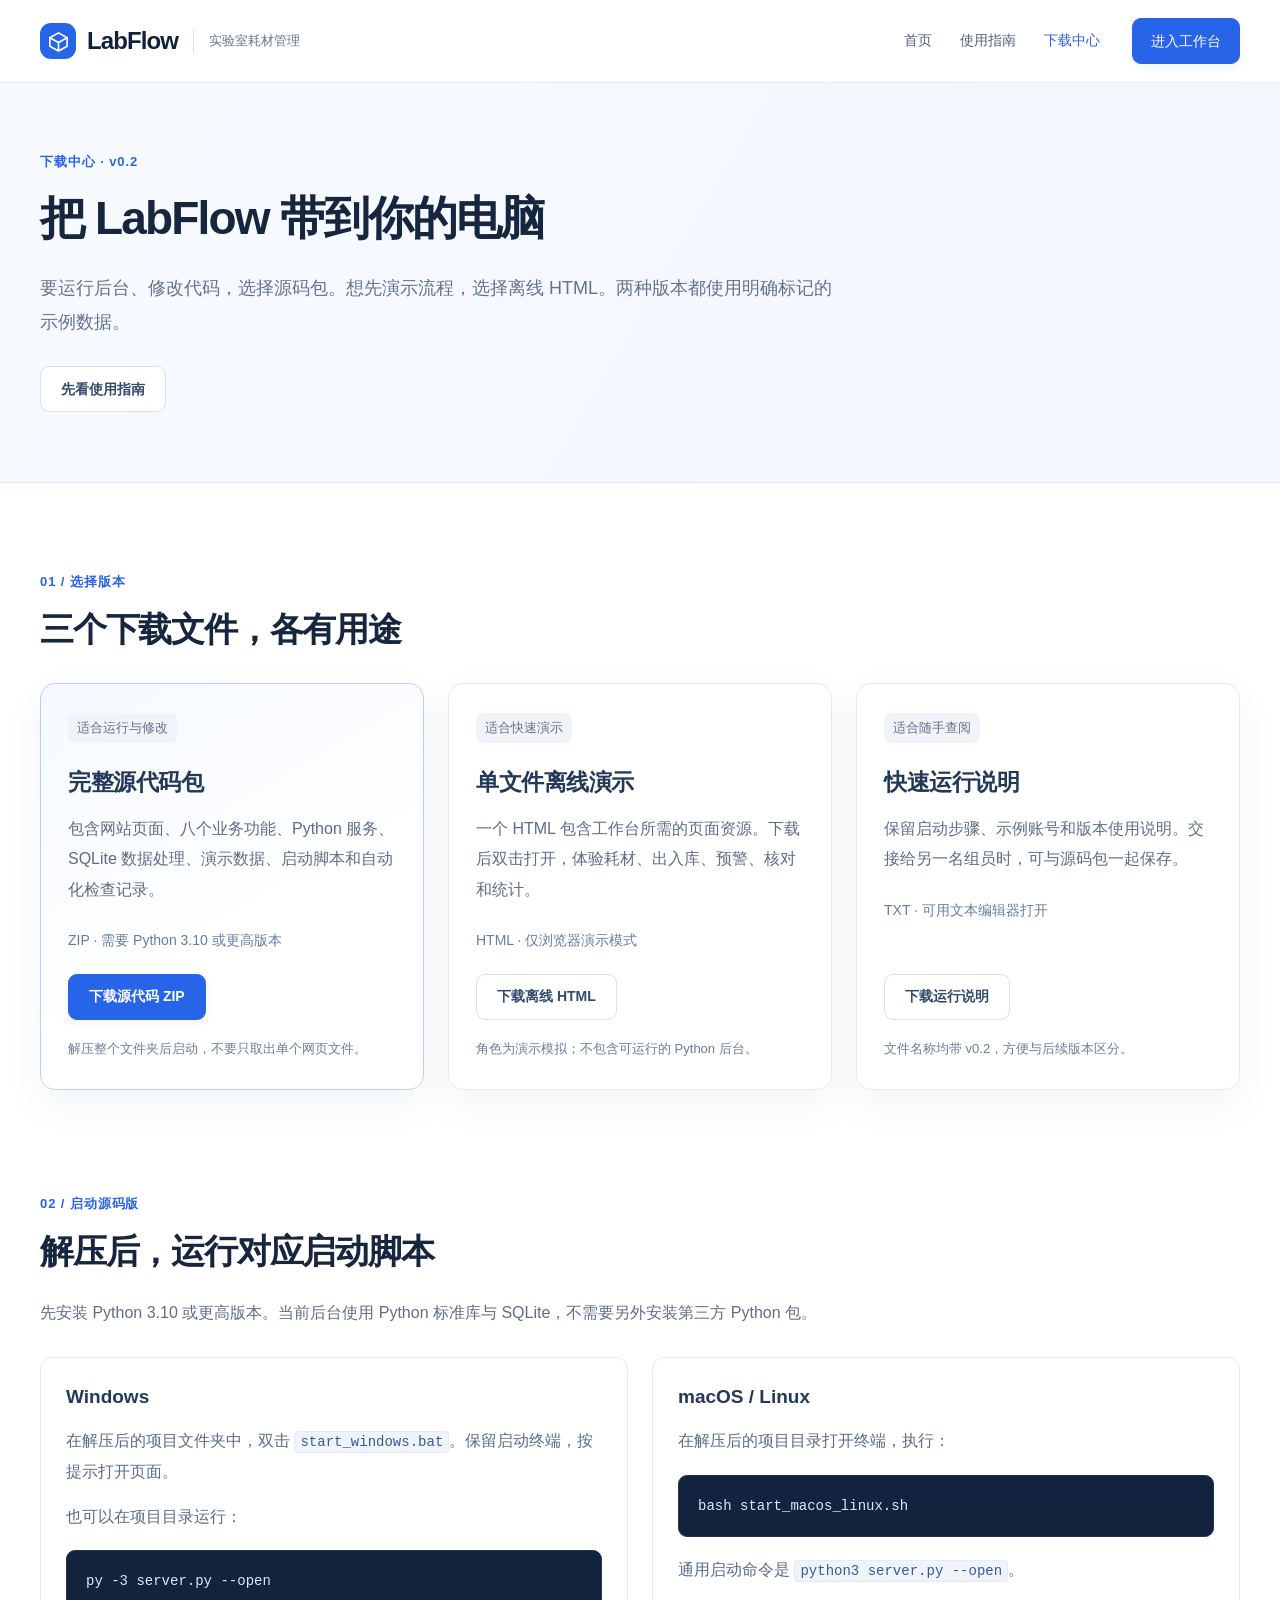
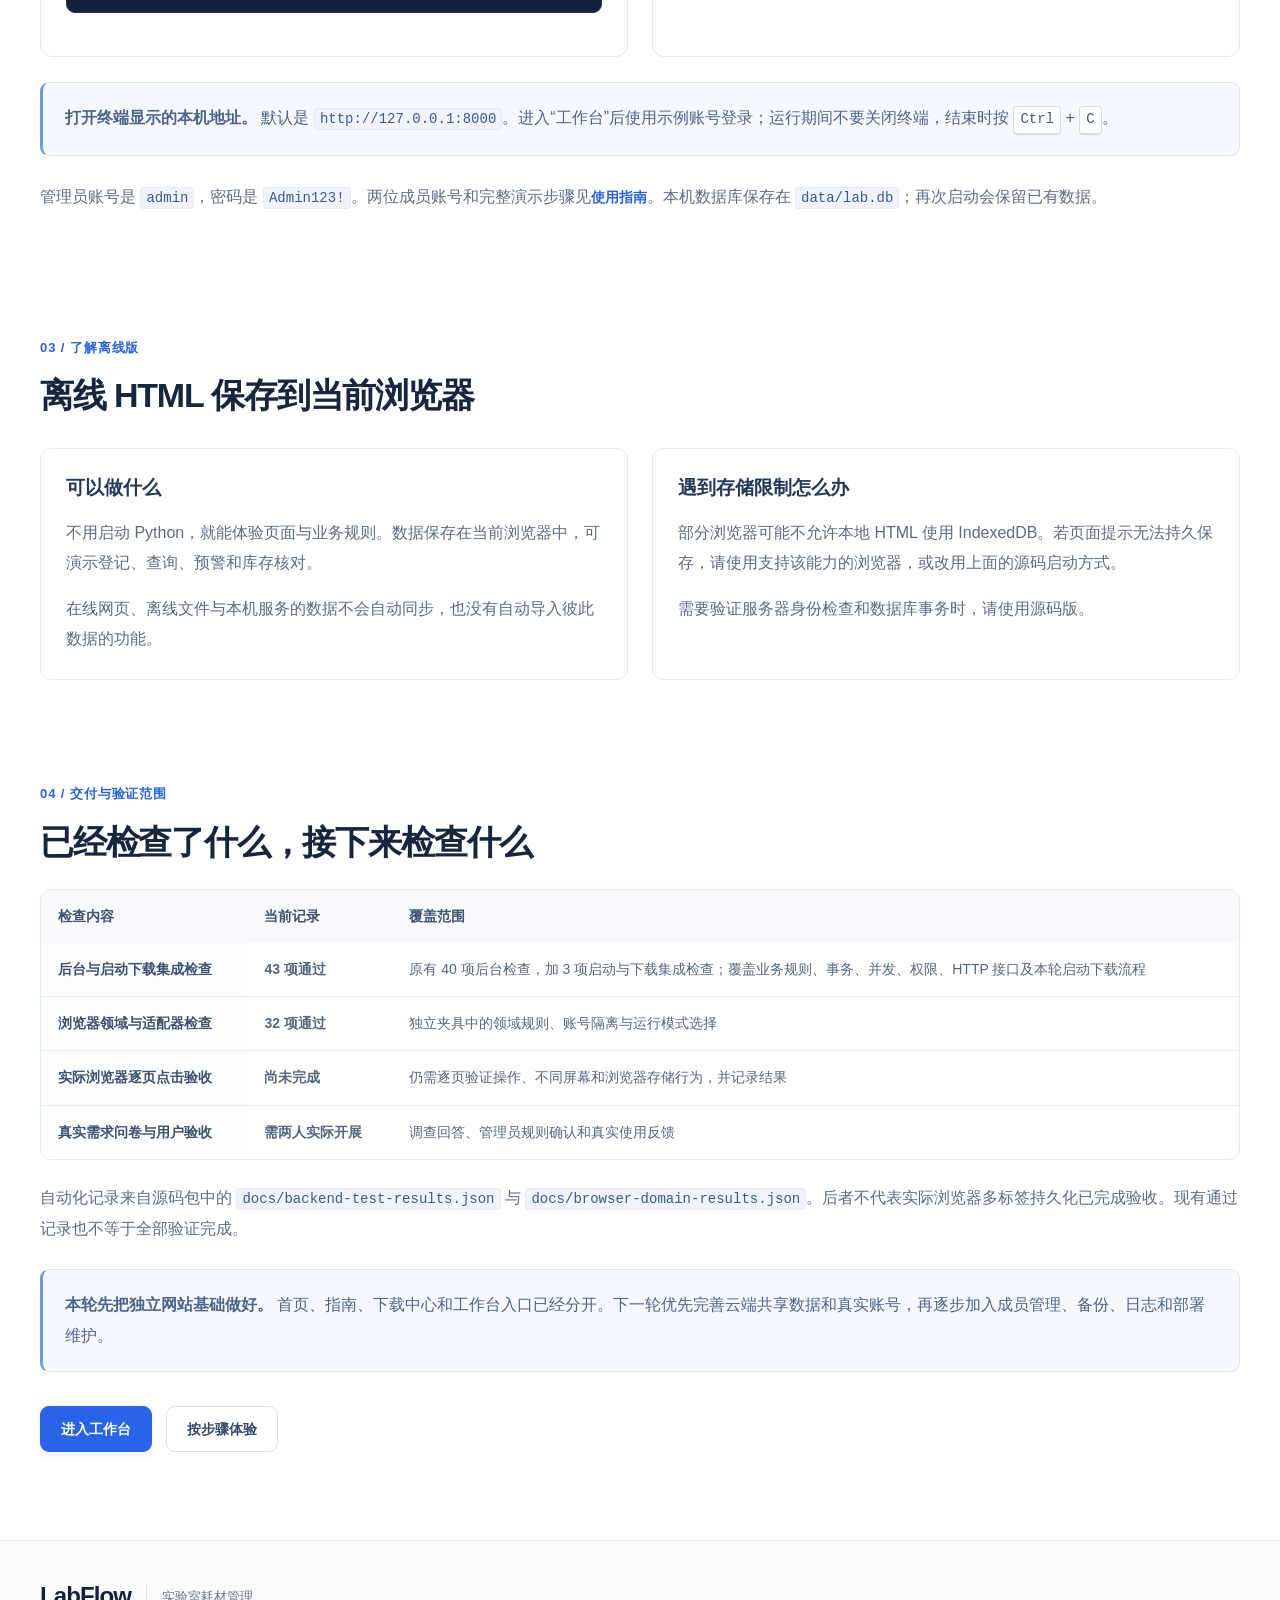
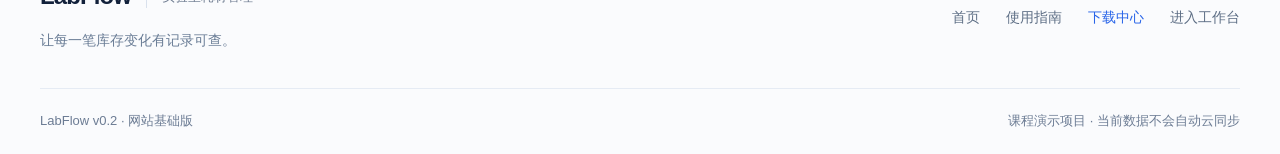
==== web/download.html @ d5433038 "导入 LabFlow 课程项目与 Cloudflare 部署说明 加入首页、八功能工作台、指南和下载中心，保留本地 Python/SQLite 后台、测试与研究资料。 当前在线构建使用浏览器演示数据，" ====
<!doctype html>
<html lang="zh-CN">
<head>
  <meta charset="UTF-8">
  <meta name="viewport" content="width=device-width, initial-scale=1.0">
  <meta name="theme-color" content="#101d35">
  <meta name="description" content="下载 LabFlow v0.2 源代码、单文件离线演示和运行说明，了解启动要求与已执行的自动化检查范围。">
  <title>下载中心 · LabFlow</title>
  <link rel="stylesheet" href="site.css">
  <script src="site.js" defer></script>
</head>
<body data-page="download">
  <a class="skip-link" href="#main-content">跳到主要内容</a>
  <header class="site-header">
    <div class="site-wrap site-header-inner">
      <a class="site-brand" href="index.html" aria-label="LabFlow 首页">
        <span class="brand-mark" aria-hidden="true"><svg viewBox="0 0 24 24" fill="none" stroke="currentColor" stroke-width="1.7" stroke-linecap="round" stroke-linejoin="round"><path d="m12 3 9 5-9 5-9-5 9-5Z"/><path d="M3 8v9l9 5 9-5V8M12 13v9"/></svg></span>
        <span class="brand-wordmark">LabFlow</span><span class="brand-subtitle">实验室耗材管理</span>
      </a>
      <button class="mobile-nav-toggle" type="button" data-menu-toggle aria-controls="site-nav" aria-expanded="false" aria-label="打开导航菜单">菜单</button>
      <nav id="site-nav" class="site-nav" aria-label="主导航">
        <a href="index.html">首页</a><a href="guide.html">使用指南</a><a href="download.html" aria-current="page">下载中心</a><a class="button button-primary nav-cta" href="app.html">进入工作台</a>
      </nav>
    </div>
  </header>

  <main id="main-content">
    <section class="page-hero">
      <div class="site-wrap">
        <p class="eyebrow">下载中心 · v0.2</p>
        <h1 class="page-title">把 LabFlow 带到你的电脑</h1>
        <p class="page-lead">要运行后台、修改代码，选择源码包。想先演示流程，选择离线 HTML。两种版本都使用明确标记的示例数据。</p>
        <a class="button button-secondary" href="guide.html">先看使用指南</a>
      </div>
    </section>

    <section class="section site-wrap" aria-labelledby="files-title">
      <p class="eyebrow">01 / 选择版本</p>
      <h2 id="files-title" class="section-title">三个下载文件，各有用途</h2>
      <div class="grid-3">
        <article class="download-card">
          <span class="tag">适合运行与修改</span>
          <h3 class="card-title">完整源代码包</h3>
          <p>包含网站页面、八个业务功能、Python 服务、SQLite 数据处理、演示数据、启动脚本和自动化检查记录。</p>
          <p class="download-meta">ZIP · 需要 Python 3.10 或更高版本</p>
          <a class="button button-primary" href="downloads/LabFlow_v0.2_source.zip" download>下载源代码 ZIP</a>
          <p class="muted">解压整个文件夹后启动，不要只取出单个网页文件。</p>
        </article>
        <article class="download-card">
          <span class="tag">适合快速演示</span>
          <h3 class="card-title">单文件离线演示</h3>
          <p>一个 HTML 包含工作台所需的页面资源。下载后双击打开，体验耗材、出入库、预警、核对和统计。</p>
          <p class="download-meta">HTML · 仅浏览器演示模式</p>
          <a class="button button-secondary" href="downloads/LabFlow_v0.2_offline.html" download>下载离线 HTML</a>
          <p class="muted">角色为演示模拟；不包含可运行的 Python 后台。</p>
        </article>
        <article class="download-card">
          <span class="tag">适合随手查阅</span>
          <h3 class="card-title">快速运行说明</h3>
          <p>保留启动步骤、示例账号和版本使用说明。交接给另一名组员时，可与源码包一起保存。</p>
          <p class="download-meta">TXT · 可用文本编辑器打开</p>
          <a class="button button-secondary" href="downloads/LabFlow_v0.2_readme.txt" download>下载运行说明</a>
          <p class="muted">文件名称均带 v0.2，方便与后续版本区分。</p>
        </article>
      </div>
    </section>

    <section id="source-start" class="section site-wrap" aria-labelledby="start-title">
      <p class="eyebrow">02 / 启动源码版</p>
      <h2 id="start-title" class="section-title">解压后，运行对应启动脚本</h2>
      <p class="section-copy">先安装 Python 3.10 或更高版本。当前后台使用 Python 标准库与 SQLite，不需要另外安装第三方 Python 包。</p>
      <div class="grid-2">
        <article class="content-card"><h3 class="card-title">Windows</h3><p>在解压后的项目文件夹中，双击 <code>start_windows.bat</code>。保留启动终端，按提示打开页面。</p><p>也可以在项目目录运行：</p><pre class="code-block"><code>py -3 server.py --open</code></pre></article>
        <article class="content-card"><h3 class="card-title">macOS / Linux</h3><p>在解压后的项目目录打开终端，执行：</p><pre class="code-block"><code>bash start_macos_linux.sh</code></pre><p>通用启动命令是 <code>python3 server.py --open</code>。</p></article>
      </div>
      <div class="callout"><strong>打开终端显示的本机地址。</strong> 默认是 <code>http://127.0.0.1:8000</code>。进入“工作台”后使用示例账号登录；运行期间不要关闭终端，结束时按 <kbd>Ctrl</kbd> + <kbd>C</kbd>。</div>
      <p>管理员账号是 <code>admin</code>，密码是 <code>Admin123!</code>。两位成员账号和完整演示步骤见<a href="guide.html#accounts">使用指南</a>。本机数据库保存在 <code>data/lab.db</code>；再次启动会保留已有数据。</p>
    </section>

    <section class="section site-wrap" aria-labelledby="offline-title">
      <p class="eyebrow">03 / 了解离线版</p>
      <h2 id="offline-title" class="section-title">离线 HTML 保存到当前浏览器</h2>
      <div class="grid-2">
        <article class="content-card"><h3 class="card-title">可以做什么</h3><p>不用启动 Python，就能体验页面与业务规则。数据保存在当前浏览器中，可演示登记、查询、预警和库存核对。</p><p>在线网页、离线文件与本机服务的数据不会自动同步，也没有自动导入彼此数据的功能。</p></article>
        <article class="content-card"><h3 class="card-title">遇到存储限制怎么办</h3><p>部分浏览器可能不允许本地 HTML 使用 IndexedDB。若页面提示无法持久保存，请使用支持该能力的浏览器，或改用上面的源码启动方式。</p><p>需要验证服务器身份检查和数据库事务时，请使用源码版。</p></article>
      </div>
    </section>

    <section class="section site-wrap" aria-labelledby="checks-title">
      <p class="eyebrow">04 / 交付与验证范围</p>
      <h2 id="checks-title" class="section-title">已经检查了什么，接下来检查什么</h2>
      <div class="table-wrap">
        <table>
          <thead><tr><th scope="col">检查内容</th><th scope="col">当前记录</th><th scope="col">覆盖范围</th></tr></thead>
          <tbody>
            <tr><th scope="row">后台与启动下载集成检查</th><td><strong>43 项通过</strong></td><td>原有 40 项后台检查，加 3 项启动与下载集成检查；覆盖业务规则、事务、并发、权限、HTTP 接口及本轮启动下载流程</td></tr>
            <tr><th scope="row">浏览器领域与适配器检查</th><td><strong>32 项通过</strong></td><td>独立夹具中的领域规则、账号隔离与运行模式选择</td></tr>
            <tr><th scope="row">实际浏览器逐页点击验收</th><td><strong>尚未完成</strong></td><td>仍需逐页验证操作、不同屏幕和浏览器存储行为，并记录结果</td></tr>
            <tr><th scope="row">真实需求问卷与用户验收</th><td><strong>需两人实际开展</strong></td><td>调查回答、管理员规则确认和真实使用反馈</td></tr>
          </tbody>
        </table>
      </div>
      <p>自动化记录来自源码包中的 <code>docs/backend-test-results.json</code> 与 <code>docs/browser-domain-results.json</code>。后者不代表实际浏览器多标签持久化已完成验收。现有通过记录也不等于全部验证完成。</p>
      <div class="callout"><strong>本轮先把独立网站基础做好。</strong> 首页、指南、下载中心和工作台入口已经分开。下一轮优先完善云端共享数据和真实账号，再逐步加入成员管理、备份、日志和部署维护。</div>
      <a class="button button-primary" href="app.html">进入工作台</a>
      <a class="button button-secondary" href="guide.html#first-run">按步骤体验</a>
    </section>
  </main>

  <footer class="site-footer">
    <div class="site-wrap">
      <div class="footer-top"><div><a class="site-brand" href="index.html"><span class="brand-wordmark">LabFlow</span><span class="brand-subtitle">实验室耗材管理</span></a><p class="muted">让每一笔库存变化有记录可查。</p></div><nav class="footer-nav" aria-label="页脚导航"><a href="index.html">首页</a><a href="guide.html">使用指南</a><a href="download.html" aria-current="page">下载中心</a><a href="app.html">进入工作台</a></nav></div>
      <div class="footer-bottom"><span>LabFlow v0.2 · 网站基础版</span><span>课程演示项目 · 当前数据不会自动云同步</span></div>
    </div>
  </footer>
</body>
</html>
---- web/site.css ----
:root{--ink:#17263f;--navy:#12213b;--blue:#2864e8;--blue-dark:#1b4fc4;--blue-soft:#edf3ff;--muted:#5f6e83;--line:#e3e9f2;--canvas:#f5f7fb;--green:#187b61;--amber:#93600d;--radius:18px;--shadow:0 14px 42px rgba(25,44,78,.06)}
*{box-sizing:border-box}html{scroll-behavior:smooth;scroll-padding-top:106px}body{margin:0;color:var(--ink);background:#fff;font:16px/1.8 -apple-system,BlinkMacSystemFont,"Segoe UI","PingFang SC","Microsoft YaHei",sans-serif;-webkit-font-smoothing:antialiased}button,input,select,textarea{font:inherit}a{color:inherit;text-decoration:none}button,a{-webkit-tap-highlight-color:transparent;touch-action:manipulation}button{cursor:pointer}button:focus-visible,a:focus-visible,summary:focus-visible,[tabindex]:focus-visible{outline:3px solid #82abfa;outline-offset:5px}h1,h2,h3,h4,p{margin:0}h1,h2,h3,h4{line-height:1.4}h1,h2{letter-spacing:-.03em}svg{display:block}button{border:0}img,svg{max-width:100%}main{overflow:clip}section[id]{scroll-margin-top:106px}small{font-size:13px}.site-wrap{width:calc(100% - 80px);max-width:1200px;margin:0 auto}.muted{color:var(--muted)}.text-green{color:var(--green)}.skip-link{position:fixed;z-index:200;top:-100px;left:20px;background:white;color:var(--ink);padding:12px 20px;border:1px solid var(--blue);border-radius:10px;font-size:14px}.skip-link:focus{top:14px}.button{display:inline-flex;align-items:center;justify-content:center;min-height:46px;padding:10px 20px;border-radius:9px;font-size:14px;font-weight:650;line-height:1.6;border:1px solid transparent;transition:background .18s,border-color .18s,box-shadow .18s;text-align:center}.button-primary{color:#fff;background:var(--blue);border-color:var(--blue);box-shadow:0 4px 10px #2864e812}.button-primary:hover{background:var(--blue-dark);border-color:var(--blue-dark);box-shadow:0 7px 18px #2864e81c}.button-secondary{background:#fff;border-color:#d9e1ed;color:#334a6b}.button-secondary:hover{border-color:#aec4e8;background:#f7faff}.button-large{min-height:52px;padding:13px 25px;font-size:16px}.button-small{min-height:38px;padding:7px 13px;font-size:14px}.button-white{background:white;color:var(--navy)}.button-white:hover{background:#eef4ff}.button-dark-outline{background:transparent;border-color:#71809a;color:#edf3ff}.button-dark-outline:hover{background:#ffffff0d;border-color:#b5c5e0}.text-link{font-size:14px;font-weight:650;color:var(--blue);text-underline-offset:5px}.text-link:hover{text-decoration:underline}.tag{display:inline-flex;align-items:center;justify-content:center;gap:6px;border-radius:6px;background:#f0f3f8;color:#65738a;font-size:13px;font-weight:550;line-height:1.6;padding:5px 9px}.tag-blue{background:var(--blue-soft);color:var(--blue)}.eyebrow{color:var(--blue);font-size:13px;line-height:1.7;font-weight:650;letter-spacing:.07em;margin-bottom:12px}.section{padding:88px 0}.section-head{display:flex;justify-content:space-between;gap:40px;align-items:flex-end;margin-bottom:38px}.section-title{font-size:34px;font-weight:720;line-height:1.45;letter-spacing:-.035em}.section-copy{color:var(--muted);font-size:16px;line-height:1.9;max-width:470px}.section-head>.section-copy{flex:0 1 430px}.section-footnote{font-size:14px;color:var(--muted);text-align:center;margin-top:25px}.grid-2{display:grid;grid-template-columns:repeat(2,minmax(0,1fr));gap:24px}.grid-3{display:grid;grid-template-columns:repeat(3,minmax(0,1fr));gap:24px}

.site-header{position:sticky;top:0;z-index:50;background:rgba(255,255,255,.96);border-bottom:1px solid #e8edf4;backdrop-filter:blur(16px)}.site-header-inner{min-height:82px;display:flex;align-items:center;justify-content:space-between;gap:25px}.site-brand{display:inline-flex;align-items:center;gap:11px;flex-shrink:0;color:var(--navy)}.brand-mark{display:grid;place-items:center;width:36px;height:36px;border-radius:11px;background:var(--blue);color:white;flex:none}.brand-mark svg{width:23px;height:23px}.brand-wordmark{font-size:24px;line-height:1.2;font-weight:780;letter-spacing:-.9px}.brand-subtitle{font-size:13px;font-weight:450;color:#67758b;border-left:1px solid #d9e1ed;margin-left:4px;padding-left:15px;white-space:nowrap}.site-nav{display:flex;align-items:center;gap:28px}.site-nav>a{font-size:14px;font-weight:550;color:#53627a;padding:10px 0;white-space:nowrap}.site-nav>a:hover,.site-nav>a[aria-current="page"]{color:var(--blue)}.site-nav>.nav-cta{padding:10px 18px;color:white;margin-left:4px}.site-nav>.nav-cta:hover{color:white}.mobile-nav-toggle{display:none;flex-direction:column;align-items:center;justify-content:center;gap:5px;background:transparent;border:1px solid var(--line);border-radius:8px;min-width:44px;min-height:42px;font-size:14px;color:var(--ink);padding:8px}.mobile-nav-toggle>span{width:18px;height:2px;background:currentColor;border-radius:2px;transition:transform .15s,opacity .15s}.mobile-nav-toggle[aria-expanded="true"]>span:first-child{transform:translateY(7px) rotate(45deg)}.mobile-nav-toggle[aria-expanded="true"]>span:nth-child(2){opacity:0}.mobile-nav-toggle[aria-expanded="true"]>span:last-child{transform:translateY(-7px) rotate(-45deg)}

.home-hero{background:radial-gradient(ellipse at 85% 24%,#eaf1ff 0%,transparent 48%),linear-gradient(180deg,#fafcff,#f5f8fd);border-bottom:1px solid #e7edf6;overflow:hidden}.hero-layout{display:grid;grid-template-columns:1.04fr 1fr;align-items:center;gap:54px;padding-top:68px;padding-bottom:64px}.hero-copy{padding:10px 0}.hero-status{display:inline-flex;align-items:center;gap:8px;background:#fff;border:1px solid #dce7f9;padding:6px 8px 6px 12px;border-radius:30px;font-size:13px;line-height:1.6;color:#557297;margin-bottom:27px;box-shadow:0 3px 10px #345a9204}.status-dot{width:6px;height:6px;border-radius:50%;background:#2eaa82}.hero-version{font-size:12px;background:#edf3fe;color:#496faf;border-radius:14px;padding:2px 9px;margin-left:8px}.hero-copy h1{font-size:clamp(38px,4.3vw,58px);line-height:1.38;font-weight:780;letter-spacing:-.065em;color:#132440}.hero-copy h1>span{color:var(--blue)}.hero-lead{font-size:17px;color:#5d6e88;line-height:1.95;margin-top:22px}.hero-actions{display:flex;align-items:center;gap:13px;margin-top:30px;flex-wrap:wrap}.hero-note{font-size:13px;color:#697c98;margin-top:15px;max-width:470px;line-height:1.8}.hero-proof{display:flex;align-items:center;gap:0;margin-top:34px}.hero-proof>div{display:flex;align-items:center;gap:10px;padding:0 26px;border-left:1px solid #dce4f1}.hero-proof>div:first-child{padding-left:0;border-left:0}.hero-proof strong{font-size:27px;line-height:1.2;letter-spacing:-1px;font-weight:700;color:#263c60}.hero-proof span{font-size:13px;color:#6b7d96;max-width:65px;line-height:1.6}.hero-visual{min-width:0;position:relative;padding:20px 0 0}.hero-visual:before{content:"";position:absolute;inset:30px -28px 55px 34px;border:1px solid #d8e4f7;border-radius:26px;transform:rotate(5deg);background:#e9f1ff40}.preview-window{position:relative;border:1px solid #d3dff0;border-radius:15px;overflow:hidden;background:#fff;box-shadow:0 25px 60px #294e8021,0 5px 15px #2e51840a}.preview-topbar{height:44px;display:flex;align-items:center;justify-content:space-between;gap:14px;background:#fbfcff;border-bottom:1px solid #e6ecf6;padding:0 16px;color:#61718c;font-size:13px}.preview-dots{display:flex;gap:5px}.preview-dots i{width:6px;height:6px;background:#cbd6e7;border-radius:50%}.preview-label{font-size:12px;color:#6b7e9c;background:#edf2fa;border:1px solid #e3eaf5;border-radius:4px;padding:1px 5px}.preview-content{display:grid;grid-template-columns:98px minmax(0,1fr)}.preview-nav{background:var(--navy);padding:22px 8px 18px;display:flex;flex-direction:column;gap:15px;color:#9cafce;font-size:12px;line-height:1.5}.preview-nav>span{padding:7px;display:flex;align-items:center;gap:6px;white-space:nowrap}.preview-nav>span>i{width:7px;height:7px;border:1px solid #728aa8;border-radius:2px}.preview-nav .is-active{color:white;background:#2a62d7;border-radius:5px}.preview-nav .is-active>i{border-color:#c8dcff}.preview-nav>.preview-nav-logo{font-size:20px;font-weight:800;line-height:1;width:28px;height:29px;display:grid;place-items:center;background:#346ee7;color:white;border-radius:7px;margin:0 8px 10px}.preview-nav>.preview-nav-foot{color:#8197b9;font-size:12px;margin-top:auto;padding:18px 7px 0}.preview-main{padding:22px 23px 20px;min-width:0;background:#fafcff}.preview-heading{display:flex;align-items:center;justify-content:space-between;gap:8px}.preview-heading p{font-size:12px;color:#72819a;margin-bottom:5px}.preview-heading h2{font-size:18px;letter-spacing:0;font-weight:650}.preview-ok{font-size:12px;line-height:1.5;border-radius:5px;background:#e9f7ef;color:#277d61;padding:4px 7px;white-space:nowrap}.preview-stock{display:flex;justify-content:space-between;align-items:center;background:linear-gradient(120deg,#f0f5ff,#f8fbff);border:1px solid #e1eaf9;border-radius:10px;padding:16px 19px;margin-top:19px}.preview-stock>div>span{font-size:14px;color:#6480aa}.preview-stock strong{display:block;font-size:42px;line-height:1.2;letter-spacing:-1px;color:#275dc8;margin-top:5px}.preview-stock strong small{font-size:14px;letter-spacing:0;font-weight:450;margin-left:8px;color:#667c9f}.preview-stock>svg{width:81px;height:60px;margin-left:10px}.preview-metrics{display:grid;grid-template-columns:repeat(3,minmax(0,1fr));gap:6px;padding:21px 0 20px}.preview-metrics>div{border-left:1px solid #e1e8f4;padding-left:12px}.preview-metrics>div:first-child{border:0;padding-left:0}.preview-metrics span{font-size:12px;color:#75839b;display:block;white-space:nowrap}.preview-metrics strong{font-size:19px;font-weight:650;color:#354b70;display:block;line-height:1.4;margin-top:5px}.preview-metrics small{font-size:12px;font-weight:450;color:#75839b}.preview-ledger{background:white;border:1px solid #e7edf6;border-radius:8px;padding:0 12px}.preview-ledger>div{display:flex;align-items:center;justify-content:space-between;gap:10px;padding:9px 0;border-top:1px solid #edf2f8;font-size:14px;color:#61718b}.preview-ledger>.preview-ledger-head{font-size:12px;color:#798aa3;border:0;padding-top:11px;padding-bottom:10px}.preview-ledger>div>span{display:flex;align-items:center;gap:7px}.preview-ledger strong{font-size:14px;font-weight:600}.ledger-dot{width:5px;height:5px;border-radius:50%;background:#6096f0}.ledger-dot.out{background:#d9a257}.preview-check{background:#ecf7f2;border:1px solid #e0eee7;color:#407960;font-size:13px;border-radius:7px;margin-top:13px;padding:8px 10px;display:flex;gap:7px;align-items:center}.preview-check>span{font-weight:700}.preview-caption{display:flex;align-items:center;justify-content:center;gap:9px;color:#7384a0;font-size:13px;margin-top:20px;position:relative}.caption-line{width:24px;height:1px;background:#a9bddd}.benefit-strip{display:grid;grid-template-columns:repeat(4,minmax(0,1fr));gap:20px;border-top:1px solid #dfe7f3;padding:24px 0}.benefit-strip>span{display:flex;align-items:center;gap:11px;font-size:14px;color:#5f7290;justify-content:center}.benefit-strip i{font:12px ui-monospace,SFMono-Regular,Consolas,monospace;font-style:normal;color:#8298b8;border:1px solid #d9e4f3;border-radius:5px;padding:3px 4px;line-height:1.4}

.feature-grid{display:grid;grid-template-columns:repeat(4,minmax(0,1fr));gap:18px}.feature-card{border:1px solid var(--line);border-radius:13px;padding:24px 23px 20px;min-width:0;background:white;display:flex;flex-direction:column;align-items:flex-start;box-shadow:0 4px 14px #203d6803;transition:border-color .18s,background .18s,box-shadow .18s}.feature-card:hover{background:#fcfdff;border-color:#adc5f2;box-shadow:0 10px 25px #2853880a}.feature-card-top{display:flex;align-items:center;justify-content:space-between;width:100%;margin-bottom:19px}.feature-icon{width:42px;height:42px;border-radius:11px;background:#edf3ff;color:#3c70cd;display:grid;place-items:center}.feature-icon>svg{width:23px;height:23px;stroke:currentColor;stroke-width:1.7;stroke-linecap:round;stroke-linejoin:round}.feature-icon.green{background:#edf8f3;color:#38866e}.feature-icon.warm{background:#fcf5e9;color:#a28145}.feature-number{font:13px ui-monospace,SFMono-Regular,Consolas,monospace;color:#77869c}.feature-card h3{font-size:18px;font-weight:660;margin-bottom:10px}.feature-card p{font-size:16px;color:var(--muted);line-height:1.85;flex:1}.feature-category{font-size:12px;color:#637a9d;border-top:1px solid #edf1f7;padding-top:15px;margin-top:20px;width:100%}

.workflow-section{background:#f5f8fd;border-block:1px solid #e7edf6}.workflow-layout{display:grid;grid-template-columns:0.9fr 1.25fr;gap:37px;align-items:stretch}.demo-tabs{display:flex;flex-direction:column;gap:12px}.demo-tab{display:flex;align-items:center;gap:18px;text-align:left;padding:23px 24px;border:1px solid transparent;border-radius:12px;background:transparent;color:var(--ink);width:100%;flex:1}.demo-tab:hover{background:#edf3fc}.demo-tab.is-active{background:white;border-color:#cddcf5;box-shadow:0 8px 22px #294c8410}.demo-step-number{font:15px ui-monospace,SFMono-Regular,Consolas,monospace;color:#7487a4;flex:none;width:36px;height:36px;border:1px solid #dce5f2;background:#fff;border-radius:10px;display:grid;place-items:center}.demo-tab.is-active .demo-step-number{color:white;background:var(--blue);border-color:var(--blue)}.demo-tab strong{font-size:17px;font-weight:650;display:block;margin-bottom:5px}.demo-tab small{font-size:14px;color:#677992;display:block}.demo-panel{background:white;border:1px solid #dbe5f4;border-radius:17px;padding:29px 31px;box-shadow:0 15px 35px #294b7f08;min-width:0}.demo-panel-top{display:flex;align-items:center;justify-content:space-between;gap:14px}.demo-unit{font-size:13px;color:#6d7d94}.demo-result{display:flex;align-items:center;justify-content:space-between;gap:20px;margin:28px 0 23px}.demo-result p{font-size:14px;color:#738198}.demo-stock-number{display:flex;align-items:baseline;gap:10px;line-height:1.2;margin-top:5px}.demo-stock-number strong{font-size:58px;font-weight:720;letter-spacing:-2px;font-variant-numeric:tabular-nums;color:#244f9f}.demo-stock-number>span{color:#6b7c96;font-size:16px}.demo-result-state{display:flex;align-items:center;gap:8px;padding:8px 12px;background:#edf8f2;border-radius:7px;color:#2b8062;font-size:14px;font-weight:550}.state-indicator{width:6px;height:6px;border-radius:50%;background:currentColor}.demo-result-state.is-warning{color:#94640f;background:#fff5df}.demo-result-state.is-checked{background:#edf3ff;color:#2864e8}.demo-equation{display:flex;justify-content:space-between;align-items:center;padding:22px 0;border-top:1px solid #edf1f7;border-bottom:1px solid #edf1f7;gap:14px}.demo-equation>div{text-align:center;min-width:0;flex:1}.demo-equation>div>span{font-size:14px;color:#718099;display:block}.demo-equation strong{font-size:24px;color:#314765;font-weight:650;display:block;margin-top:6px;line-height:1.4;font-variant-numeric:tabular-nums}.equation-symbol{font-size:21px;color:#8a9bb4;flex:none}.demo-explanation{padding-top:23px}.demo-explanation h3{font-size:18px;margin-bottom:10px;font-weight:650}.demo-explanation p{color:var(--muted);font-size:16px;line-height:1.85;min-height:90px}.demo-safe-note{font-size:13px;color:#74839a;margin-top:16px;padding-top:13px;border-top:1px dashed #e0e8f4}.workflow-bottom{display:flex;align-items:center;justify-content:space-between;gap:24px;margin-top:28px}.workflow-bottom p{font-size:14px;color:#687a95}.workflow-bottom .button{flex:none}

.mode-grid{display:grid;grid-template-columns:repeat(2,minmax(0,1fr));gap:25px}.mode-card{padding:32px;border:1px solid var(--line);border-radius:17px;background:white;display:flex;flex-direction:column;align-items:flex-start}.browser-mode{border-color:#c8d9fa;background:linear-gradient(130deg,#f7faff,#fff 70%)}.mode-card-heading{width:100%;display:flex;align-items:center;justify-content:space-between;gap:15px;margin-bottom:23px}.mode-icon{display:grid;place-items:center;width:47px;height:47px;border-radius:12px;background:#eef3fb;color:#59749b}.browser-mode .mode-icon{color:var(--blue);background:#e9f0ff}.mode-icon>svg{width:29px;height:29px;stroke:currentColor;stroke-width:1.6;stroke-linecap:round;stroke-linejoin:round}.mode-card h3{font-size:24px;line-height:1.4;font-weight:670;margin-bottom:13px}.mode-card>p{font-size:16px;color:var(--muted);line-height:1.85;min-height:60px}.mode-facts{margin:25px 0 19px;width:100%;font-size:14px}.mode-facts>div{display:grid;grid-template-columns:83px minmax(0,1fr);gap:17px;padding:13px 0;border-top:1px solid #e8edf5}.mode-facts dt{color:#718099}.mode-facts dd{margin:0;color:#344c6d}.mode-boundary{font-size:14px;color:#6a7b92;line-height:1.85;padding:15px 16px;background:#f5f7fb;border-radius:9px;flex:1;width:100%;margin-bottom:24px}.browser-mode .mode-boundary{background:#edf3ff}.mode-card>.button{margin-top:auto}

.roadmap-section{padding-top:48px;padding-bottom:88px}.roadmap-layout{display:grid;grid-template-columns:.8fr 1.3fr;gap:85px;border-top:1px solid var(--line);padding-top:65px}.roadmap-heading .section-copy{margin-top:18px;max-width:300px}.roadmap-heading .text-link{display:inline-block;margin-top:21px}.roadmap-list{display:flex;flex-direction:column;gap:0}.roadmap-item{position:relative;display:grid;grid-template-columns:26px minmax(0,1fr);gap:22px;padding:0 0 35px}.roadmap-item:last-child{padding-bottom:0}.roadmap-item:not(:last-child):before{content:"";position:absolute;left:12px;top:26px;bottom:0;width:1px;background:#dae4f2}.roadmap-marker{display:grid;place-items:center;width:26px;height:26px;border:1px solid #aec7f5;background:#edf3ff;border-radius:50%;color:var(--blue);font-size:14px;position:relative;z-index:1;margin-top:1px}.roadmap-marker i{width:8px;height:8px;border-radius:50%;background:var(--blue)}.roadmap-marker.complete{border-color:#d7e5de;background:#f0f8f4;color:#4b8a70}.roadmap-marker.planned{border-style:dashed;border-color:#bcc8da;background:white}.roadmap-item-title{display:flex;align-items:center;justify-content:space-between;gap:12px;margin-bottom:12px}.roadmap-item h3{font-size:19px;font-weight:650}.roadmap-item p{font-size:16px;color:var(--muted);line-height:1.9;max-width:550px}.closing-section{padding-bottom:88px}.closing-panel{background:var(--navy);border:1px solid #1b2d4b;border-radius:20px;padding:45px 44px;display:flex;align-items:center;justify-content:space-between;gap:35px;position:relative;overflow:hidden}.closing-panel:before{content:"";position:absolute;inset:-120px -70px auto auto;width:390px;height:390px;border:1px solid #ffffff0c;border-radius:50%;box-shadow:0 0 0 45px #ffffff03,0 0 0 90px #ffffff02;pointer-events:none}.closing-panel>div{position:relative}.closing-panel .eyebrow{color:#91b6ff;font-size:13px;margin-bottom:11px}.closing-panel h2{color:white;font-size:29px;line-height:1.5}.closing-panel p:not(.eyebrow){color:#a8b9d2;font-size:16px;margin-top:11px}.closing-actions{display:flex;gap:11px;align-items:center;flex-shrink:0;flex-wrap:wrap}.site-footer{background:#fafbfd;border-top:1px solid var(--line);padding:41px 0 23px}.footer-top{display:flex;align-items:center;justify-content:space-between;gap:30px;padding-bottom:35px}.footer-description,.footer-top .muted{font-size:14px;color:#6a7d96;margin-top:14px}.footer-nav{display:flex;align-items:center;gap:26px;flex-wrap:wrap}.footer-nav a{font-size:14px;color:#5d6e85}.footer-nav a:hover,.footer-nav a[aria-current="page"]{color:var(--blue)}.footer-bottom{border-top:1px solid #e5ebf4;padding-top:20px;display:flex;align-items:center;justify-content:space-between;gap:20px;color:#6c7c94;font-size:13px;line-height:1.8}

/* Shared guide and download layouts. */
.page-hero{padding:68px 0 62px;background:linear-gradient(120deg,#f7faff,#f2f6fd);border-bottom:1px solid #e3eaf5}.page-title{font-size:46px;font-weight:740;line-height:1.45;letter-spacing:-.04em}.page-lead{font-size:18px;color:#63738d;line-height:1.9;max-width:800px;margin-top:19px;margin-bottom:27px}.page-hero .button{margin:0 10px 8px 0}.document-layout{display:grid;grid-template-columns:205px minmax(0,1fr);gap:65px;align-items:start}.toc{position:sticky;top:112px;padding:19px 18px;border:1px solid var(--line);border-radius:12px;background:#fbfcff;max-height:calc(100vh - 140px);overflow:auto}.toc .card-title{font-size:14px;font-weight:650;padding:0 9px 12px;color:#485f80}.toc>a{display:block;font-size:14px;color:#657691;border-radius:7px;padding:9px;line-height:1.7;margin:3px 0}.toc>a:hover,.toc>a.is-active{color:var(--blue);background:var(--blue-soft)}.doc-content{min-width:0}.doc-content>section{padding:0 0 62px;margin:0 0 54px;border-bottom:1px solid var(--line)}.doc-content>section:last-child{margin:0;padding:0;border:0}.doc-content .section-title{font-size:28px;line-height:1.45;margin-bottom:20px}.doc-content>section>.eyebrow{font-size:13px;margin-bottom:8px}.doc-content p{font-size:16px;line-height:1.9;color:#556780}.doc-content>section>p,.doc-content>section>.table-wrap,.doc-content>section>.grid-2,.doc-content>section>.callout{margin-bottom:22px}.doc-content>section>p:last-child{margin-bottom:0}.content-card{min-width:0;background:#fff;border:1px solid var(--line);border-radius:12px;padding:25px}.card-title{font-size:19px;font-weight:650;line-height:1.5;margin-bottom:15px;color:#223959}.content-card p{font-size:16px;color:#5a6c85;line-height:1.9}.content-card p+p{margin-top:15px}.content-card .muted{font-size:14px;color:#6e7e96}.callout{font-size:16px;color:#4b648a;line-height:1.9;padding:20px 22px;border:1px solid #dbe6f8;border-left:3px solid #7299dd;border-radius:9px;background:#f5f8fe;margin:25px 0}.callout-warning{background:#fffbf1;border-color:#eee2c6;border-left-color:#cda153;color:#806b3d}.callout strong{font-weight:650}.table-wrap{width:100%;overflow-x:auto;border:1px solid var(--line);border-radius:11px;margin:22px 0;background:white;scrollbar-width:thin}table{border-collapse:collapse;text-align:left;width:100%;font-size:14px;line-height:1.8;min-width:620px}th,td{padding:14px 17px;border-bottom:1px solid #e7edf5;vertical-align:top;font-size:14px;color:#536781}th{font-weight:650;color:#3b5271;background:#f7f9fd}tbody th{background:#fcfdff;min-width:118px}tr:last-child td,tr:last-child th{border-bottom:0}td code,th code{white-space:nowrap}code{font-family:ui-monospace,SFMono-Regular,Consolas,monospace;font-size:14px;line-height:1.8;color:#355b97;background:#f0f4fa;border:1px solid #e5ebf4;border-radius:4px;padding:2px 5px;overflow-wrap:anywhere}pre.code-block{background:#14233d;border:1px solid #1f3559;border-radius:9px;padding:17px 19px;margin:18px 0;color:#dbe8ff;font-size:14px;line-height:1.9;white-space:pre-wrap;overflow-wrap:anywhere;overflow:auto}.code-block code{background:transparent;border:0;color:inherit;padding:0;font-size:14px}kbd{display:inline-block;padding:1px 6px;border:1px solid #d4deeb;border-bottom-width:2px;border-radius:4px;background:white;font:14px/1.7 ui-monospace,SFMono-Regular,Consolas,monospace;color:#3f587b}.step-list{list-style:none;padding:0;margin:25px 0}.step{display:grid;grid-template-columns:38px minmax(0,1fr);gap:20px;padding:24px 0;border-bottom:1px solid #e7edf5}.step:first-child{padding-top:10px}.step:last-child{border:0;padding-bottom:10px}.step-number{width:36px;height:36px;display:grid;place-items:center;background:#edf3ff;border:1px solid #dce6fa;color:var(--blue);border-radius:11px;font-size:15px;font-weight:600;margin-top:2px}.step-body{min-width:0}.step-body h3{font-size:19px;margin:0 0 12px;font-weight:650}.step-body p{margin-bottom:13px}.step-body .muted{color:#687d99;font-size:14px}.step-body>a,.doc-content p>a,.section.site-wrap>p>a,.faq-list a{color:var(--blue);font-size:14px;font-weight:600;text-underline-offset:4px}.step-body>a:hover,.doc-content p>a:hover,.section.site-wrap>p>a:hover,.faq-list a:hover{text-decoration:underline}.faq-list{border:1px solid var(--line);border-radius:12px;overflow:hidden;background:white}.faq-list details{border-bottom:1px solid var(--line);padding:0 22px}.faq-list details:last-child{border:0}.faq-list summary{font-size:16px;font-weight:600;color:#365174;padding:20px 0;cursor:pointer;line-height:1.8}.faq-list details[open] summary{color:var(--blue)}.faq-list details p{padding-bottom:18px;font-size:16px;color:#5a6e89;line-height:1.9}.faq-list details p+p{padding-top:0}.download-card{display:flex;flex-direction:column;align-items:flex-start;min-width:0;border:1px solid var(--line);border-radius:15px;padding:29px 27px;background:#fff;box-shadow:var(--shadow)}.download-card:first-child{border-color:#bcd0f7;background:linear-gradient(150deg,#f5f9ff,#fff 60%)}.download-card>.tag{margin-bottom:22px}.download-card .card-title{font-size:23px;letter-spacing:-.02em;margin-bottom:14px}.download-card>p{font-size:16px;line-height:1.9;color:#5c6d85}.download-card>.download-meta{font-size:14px;color:#657da0;margin:22px 0 20px}.download-card>.button{margin-top:auto}.download-card>p.muted{font-size:13px;color:#6b7d97;margin-top:17px;line-height:1.8}.section.site-wrap>.section-title{margin-bottom:22px}.section.site-wrap>.section-copy{max-width:900px;margin-bottom:27px}.section.site-wrap>.grid-2,.section.site-wrap>.grid-3{margin-top:28px}.section.site-wrap>p:not(.eyebrow):not(.section-copy){font-size:16px;line-height:1.95;color:#5a6d87;margin:22px 0}.section.site-wrap>.button{margin:9px 10px 0 0}.section.site-wrap+.section.site-wrap{padding-top:15px}.file-list{list-style:none;padding:0;margin:18px 0}.file-list>li{padding:12px 0;border-bottom:1px solid var(--line);font-size:16px;color:#546b89}.file-list>li:last-child{border:0}

@media(min-width:1500px){.hero-layout{padding-top:85px;padding-bottom:80px}.home-hero .hero-copy h1{font-size:61px}.section{padding:96px 0}}
@media(max-width:1150px){.site-wrap{width:calc(100% - 56px)}.hero-layout{gap:35px;grid-template-columns:1.04fr 1fr;padding-top:53px;padding-bottom:51px}.hero-copy h1{font-size:47px}.hero-lead{font-size:16px}.hero-proof>div{padding:0 17px}.preview-content{grid-template-columns:82px minmax(0,1fr)}.preview-nav{padding-left:5px;padding-right:5px;font-size:12px}.preview-nav>span{padding-left:5px;padding-right:4px;gap:5px}.preview-main{padding:20px 16px}.preview-metrics>div{padding-left:8px}.preview-stock{padding:16px}.feature-grid{gap:14px}.feature-card{padding:22px 20px 19px}.section-title{font-size:31px}.section-head{gap:30px}.section-head>.section-copy{flex-basis:380px}.workflow-layout{gap:25px}.demo-tab{padding:22px 17px;gap:13px}.demo-panel{padding:26px}.roadmap-layout{gap:60px}.closing-panel{padding:38px 32px;gap:26px}.closing-panel h2{font-size:26px}.closing-actions{flex-direction:column;align-items:stretch}.document-layout{grid-template-columns:180px minmax(0,1fr);gap:38px}.download-card{padding:26px 22px}.site-nav{gap:22px}.brand-subtitle{font-size:12px;padding-left:12px;margin-left:2px}}
@media(max-width:900px){.hero-layout{grid-template-columns:1fr;gap:25px;padding-top:47px;padding-bottom:40px}.hero-copy{max-width:680px;margin:auto;text-align:center}.hero-copy h1{font-size:50px}.hero-status{margin-bottom:24px}.hero-actions,.hero-proof{justify-content:center}.hero-note{margin-left:auto;margin-right:auto;max-width:none}.hero-lead{font-size:17px}.hero-visual{width:100%;max-width:570px;margin:0 auto}.preview-content{grid-template-columns:106px minmax(0,1fr)}.preview-main{padding:24px}.preview-nav{padding-left:10px;padding-right:10px}.preview-nav>span{font-size:13px;gap:7px}.preview-metrics span{font-size:14px}.preview-ledger>.preview-ledger-head{font-size:14px}.preview-check{font-size:14px}.benefit-strip{gap:12px}.benefit-strip>span{font-size:14px;gap:7px}.benefit-strip i{display:none}.section{padding:70px 0}.section-head{display:block;margin-bottom:29px}.section-head>.section-copy{margin-top:17px;max-width:none}.section-title{font-size:31px}.feature-grid{grid-template-columns:repeat(2,minmax(0,1fr));gap:18px}.feature-card{padding:25px}.feature-card p{min-height:60px}.workflow-layout{grid-template-columns:1fr 1.1fr;gap:18px}.demo-tab{padding:20px 15px;gap:10px}.demo-step-number{width:30px;height:32px;font-size:14px;border-radius:8px}.demo-tab strong{font-size:16px}.demo-tab small{font-size:14px}.demo-panel{padding:24px 20px}.demo-equation{gap:7px}.demo-equation>div>span{font-size:14px;white-space:nowrap}.demo-unit{font-size:13px}.demo-result{gap:12px}.demo-result-state{font-size:14px;padding:7px 9px}.demo-panel-top{flex-wrap:wrap;gap:9px}.demo-explanation p{min-height:120px}.mode-card{padding:26px}.mode-facts>div{grid-template-columns:70px minmax(0,1fr);gap:11px}.roadmap-layout{grid-template-columns:.8fr 1.25fr;gap:35px;padding-top:50px}.roadmap-item{gap:16px}.roadmap-item-title{align-items:flex-start;flex-wrap:wrap;gap:9px}.closing-panel{display:block;padding:36px}.closing-actions{flex-direction:row;justify-content:flex-start;margin-top:27px}.footer-top{align-items:flex-start}.footer-nav{gap:15px}.page-title{font-size:40px}.page-hero{padding:55px 0 48px}.page-lead{font-size:17px}.document-layout{grid-template-columns:165px minmax(0,1fr);gap:28px}.toc{padding:16px 10px}.doc-content .grid-2{grid-template-columns:1fr}.grid-3{grid-template-columns:1fr}.download-card{padding:30px}.download-card>p{max-width:800px}.download-card>.download-meta{margin:18px 0}.download-card>.button{margin-top:0}.download-card>p.muted{margin-top:15px}.section.site-wrap+.section.site-wrap{padding-top:10px}}
@media(max-width:760px){.site-wrap{width:calc(100% - 40px)}.site-header-inner{min-height:72px;gap:16px;flex-wrap:wrap;position:relative}.brand-mark{width:32px;height:32px;border-radius:9px}.brand-mark svg{width:21px;height:21px}.brand-wordmark{font-size:22px}.brand-subtitle{font-size:12px;padding-left:11px;margin-left:1px}.mobile-nav-toggle{display:flex}.site-nav{display:none;flex-direction:column;align-items:stretch;width:100%;gap:4px;padding:0 0 18px}.site-nav.is-open{display:flex}.site-nav>a{padding:11px 13px;border-radius:7px;font-size:14px}.site-nav>a[aria-current="page"]{background:var(--blue-soft)}.site-nav>.nav-cta{margin:6px 0 0;padding:11px 13px}.site-nav>.nav-cta[aria-current="page"]{background:var(--blue)}.hero-layout{padding-top:38px;gap:21px}.hero-copy h1{font-size:43px;letter-spacing:-.05em}.hero-lead{font-size:16px;line-height:1.95;margin-top:20px}.hero-actions{margin-top:25px;gap:10px}.hero-actions .button-large{font-size:16px;min-height:49px;padding:11px 19px}.hero-proof{margin-top:27px}.hero-proof>div{padding:0 22px}.hero-proof span{font-size:13px;max-width:70px}.hero-visual{max-width:540px;padding-top:10px}.preview-caption{font-size:13px}.benefit-strip{grid-template-columns:repeat(2,minmax(0,1fr));row-gap:13px;padding:21px 0}.benefit-strip>span{font-size:14px}.section{padding:58px 0}.section-head{margin-bottom:27px}.section-title{font-size:28px}.section-copy{font-size:16px}.eyebrow{font-size:13px;letter-spacing:.03em;margin-bottom:10px}.feature-grid{gap:14px}.feature-card{padding:23px 20px}.feature-card h3{font-size:18px}.feature-card p{font-size:16px}.feature-category{font-size:12px}.section-footnote{text-align:left;font-size:14px;line-height:1.9}.workflow-layout{grid-template-columns:1fr}.demo-tabs{display:grid;grid-template-columns:repeat(2,minmax(0,1fr));gap:10px}.demo-tab{padding:16px;gap:10px;align-items:flex-start;border-color:#e2e9f5;background:#f0f5fc}.demo-step-number{font-size:13px;margin-top:1px;width:29px;height:29px}.demo-tab strong{font-size:16px;line-height:1.5;margin-bottom:4px}.demo-tab small{font-size:14px;line-height:1.7}.demo-panel{padding:26px}.demo-explanation p{min-height:70px}.demo-panel-top{flex-wrap:nowrap}.demo-result{margin-top:25px}.demo-stock-number strong{font-size:52px}.demo-result-state{padding:9px 13px}.demo-equation{padding:21px 0;gap:14px}.demo-equation strong{font-size:25px}.workflow-bottom{display:block;margin-top:23px}.workflow-bottom p{font-size:16px;line-height:1.8;margin-bottom:17px}.mode-grid{grid-template-columns:1fr;gap:19px}.mode-card{padding:28px}.mode-card>p{min-height:0}.mode-facts>div{grid-template-columns:85px minmax(0,1fr);gap:15px;font-size:14px}.mode-boundary{font-size:14px}.roadmap-section{padding-top:5px}.roadmap-layout{grid-template-columns:1fr;gap:34px;padding-top:45px}.roadmap-heading .section-title br{display:none}.roadmap-heading .section-copy{max-width:none;margin-top:16px}.roadmap-item-title{flex-wrap:nowrap}.roadmap-item{gap:19px;padding-bottom:30px}.closing-section{padding-bottom:58px}.closing-panel{padding:31px 27px;border-radius:16px}.closing-panel h2{font-size:26px}.closing-panel p:not(.eyebrow){font-size:16px;line-height:1.85}.closing-actions{gap:10px;margin-top:25px}.site-footer{padding-top:31px}.footer-top{display:block;padding-bottom:28px}.footer-description,.footer-top .muted{font-size:14px;margin-top:12px}.footer-nav{gap:22px;margin-top:24px}.footer-bottom{display:block;font-size:13px;padding-top:18px}.footer-bottom>span{display:block;margin-top:5px}.page-hero{padding:42px 0 35px}.page-title{font-size:34px}.page-lead{font-size:16px;line-height:1.9;margin-top:16px}.document-layout{display:block;padding-top:28px}.toc{position:static;max-height:none;padding:16px 15px;margin-bottom:35px;display:flex;flex-wrap:wrap;gap:5px 8px}.toc .card-title{width:100%;margin-bottom:0;padding-bottom:5px;font-size:14px}.toc>a{font-size:14px;margin:0;padding:7px 9px}.doc-content>section{padding-bottom:36px;margin-bottom:35px}.doc-content .section-title{font-size:26px}.doc-content p{font-size:16px}.grid-2{grid-template-columns:1fr;gap:18px}.grid-3{gap:18px}.content-card{padding:22px}.card-title{font-size:19px}.step{grid-template-columns:32px minmax(0,1fr);gap:15px;padding:21px 0}.step-number{width:31px;height:32px;font-size:14px;border-radius:9px}.step-body h3{font-size:18px}.step-body p{font-size:16px}.step-body .muted{font-size:14px}.callout{padding:18px;font-size:16px;line-height:1.85}.table-wrap{margin:20px 0}th,td{padding:12px 14px;font-size:14px}.faq-list details{padding:0 18px}.faq-list summary{font-size:16px;padding:17px 0}.download-card{padding:27px 24px}.download-card .card-title{font-size:23px}.download-card>p{font-size:16px}.download-card>.download-meta{font-size:14px}.download-card>p.muted{font-size:13px}.section.site-wrap+.section.site-wrap{padding-top:5px}.section.site-wrap>.section-copy{margin-bottom:22px}}
@media(max-width:450px){.site-wrap{width:calc(100% - 36px)}.brand-subtitle{display:none}.site-header-inner{min-height:68px}.hero-copy{text-align:left;width:100%}.hero-status{margin-bottom:24px;font-size:13px}.hero-copy h1{font-size:36px;letter-spacing:-.055em}.hero-lead{font-size:16px;line-height:1.9}.desktop-break{display:none}.hero-actions{justify-content:flex-start}.hero-actions .button{flex:1;padding-left:12px;padding-right:12px;font-size:14px}.hero-proof{justify-content:flex-start}.hero-proof>div{flex:1;padding:0 15px;gap:9px}.hero-proof>div:first-child{padding-left:0}.hero-proof>div:last-child{padding-right:0}.hero-proof strong{font-size:25px}.hero-proof span{font-size:12px}.hero-note{font-size:13px;line-height:1.9}.preview-nav{display:none}.preview-content{grid-template-columns:1fr}.preview-main{padding:20px}.preview-topbar{padding:0 13px;font-size:13px}.preview-window{border-radius:12px}.preview-heading h2{font-size:19px}.preview-heading p,.preview-ok{font-size:13px}.preview-metrics span{font-size:14px}.preview-metrics small{font-size:13px}.preview-ledger>.preview-ledger-head{font-size:14px}.preview-check{font-size:14px}.preview-caption{font-size:12px;gap:7px}.hero-visual:before{inset:20px -12px 55px 20px}.benefit-strip{column-gap:9px}.benefit-strip>span{font-size:14px;justify-content:flex-start}.feature-grid{gap:12px}.feature-card{padding:18px 16px}.feature-card-top{margin-bottom:17px}.feature-icon{width:37px;height:37px;border-radius:10px}.feature-icon svg{width:21px;height:21px}.feature-number{font-size:12px}.feature-card h3{font-size:18px;line-height:1.5}.feature-card p{font-size:16px;line-height:1.85}.feature-category{font-size:12px;line-height:1.8;padding-top:12px;margin-top:16px}.section-title{font-size:27px}.demo-tabs{gap:9px}.demo-tab{padding:15px 12px;display:block}.demo-step-number{margin-bottom:11px}.demo-tab strong{font-size:16px}.demo-tab small{font-size:14px;line-height:1.75}.demo-panel{padding:22px 19px}.demo-unit{font-size:12px}.demo-panel-top .tag{font-size:12px;padding:5px 7px}.demo-result{gap:12px}.demo-result-state{font-size:14px;padding:8px 9px}.demo-stock-number strong{font-size:50px}.demo-equation{gap:8px}.demo-equation>div>span{font-size:14px}.demo-equation strong{font-size:24px}.equation-symbol{font-size:19px}.demo-explanation h3{font-size:18px;line-height:1.65}.demo-safe-note{font-size:13px}.mode-card{padding:25px 22px}.mode-card h3{font-size:23px}.mode-facts>div{grid-template-columns:66px minmax(0,1fr);gap:12px}.mode-boundary{padding:14px}.roadmap-item-title{flex-wrap:wrap}.roadmap-item h3{font-size:18px}.roadmap-item p{font-size:16px}.closing-panel{padding:28px 22px}.closing-panel h2{font-size:25px}.closing-actions .button{flex:1;padding:10px 12px}.footer-nav{gap:13px 20px}.footer-nav a{font-size:14px}.page-title{font-size:31px}.page-hero .button{padding-left:15px;padding-right:15px;margin-right:6px}.document-layout{padding-top:24px}.toc{padding:14px 10px}.toc>a{font-size:14px}.content-card{padding:21px}.doc-content .section-title{font-size:25px}.step{gap:12px}.step-number{width:30px;height:31px}.step-body h3{font-size:18px}.download-card{padding:25px 22px}.download-card .button{width:100%}.callout{padding:17px 16px}.code-block code,pre.code-block{font-size:14px}.faq-list details{padding:0 16px}}
@media(prefers-reduced-motion:reduce){html{scroll-behavior:auto}*,*:before,*:after{transition:none!important;animation:none!important}}
@media print{.site-header,.mobile-nav-toggle,.footer-nav,.hero-actions,.closing-section,.toc{display:none!important}.site-wrap{width:100%;max-width:none}.section{padding:24px 0}.document-layout{display:block}.site-footer{padding:20px 0}.table-wrap{overflow:visible}.page-hero{padding:20px 0;background:white}.doc-content>section{break-inside:avoid}.button{box-shadow:none}.hero-visual:before{display:none}}
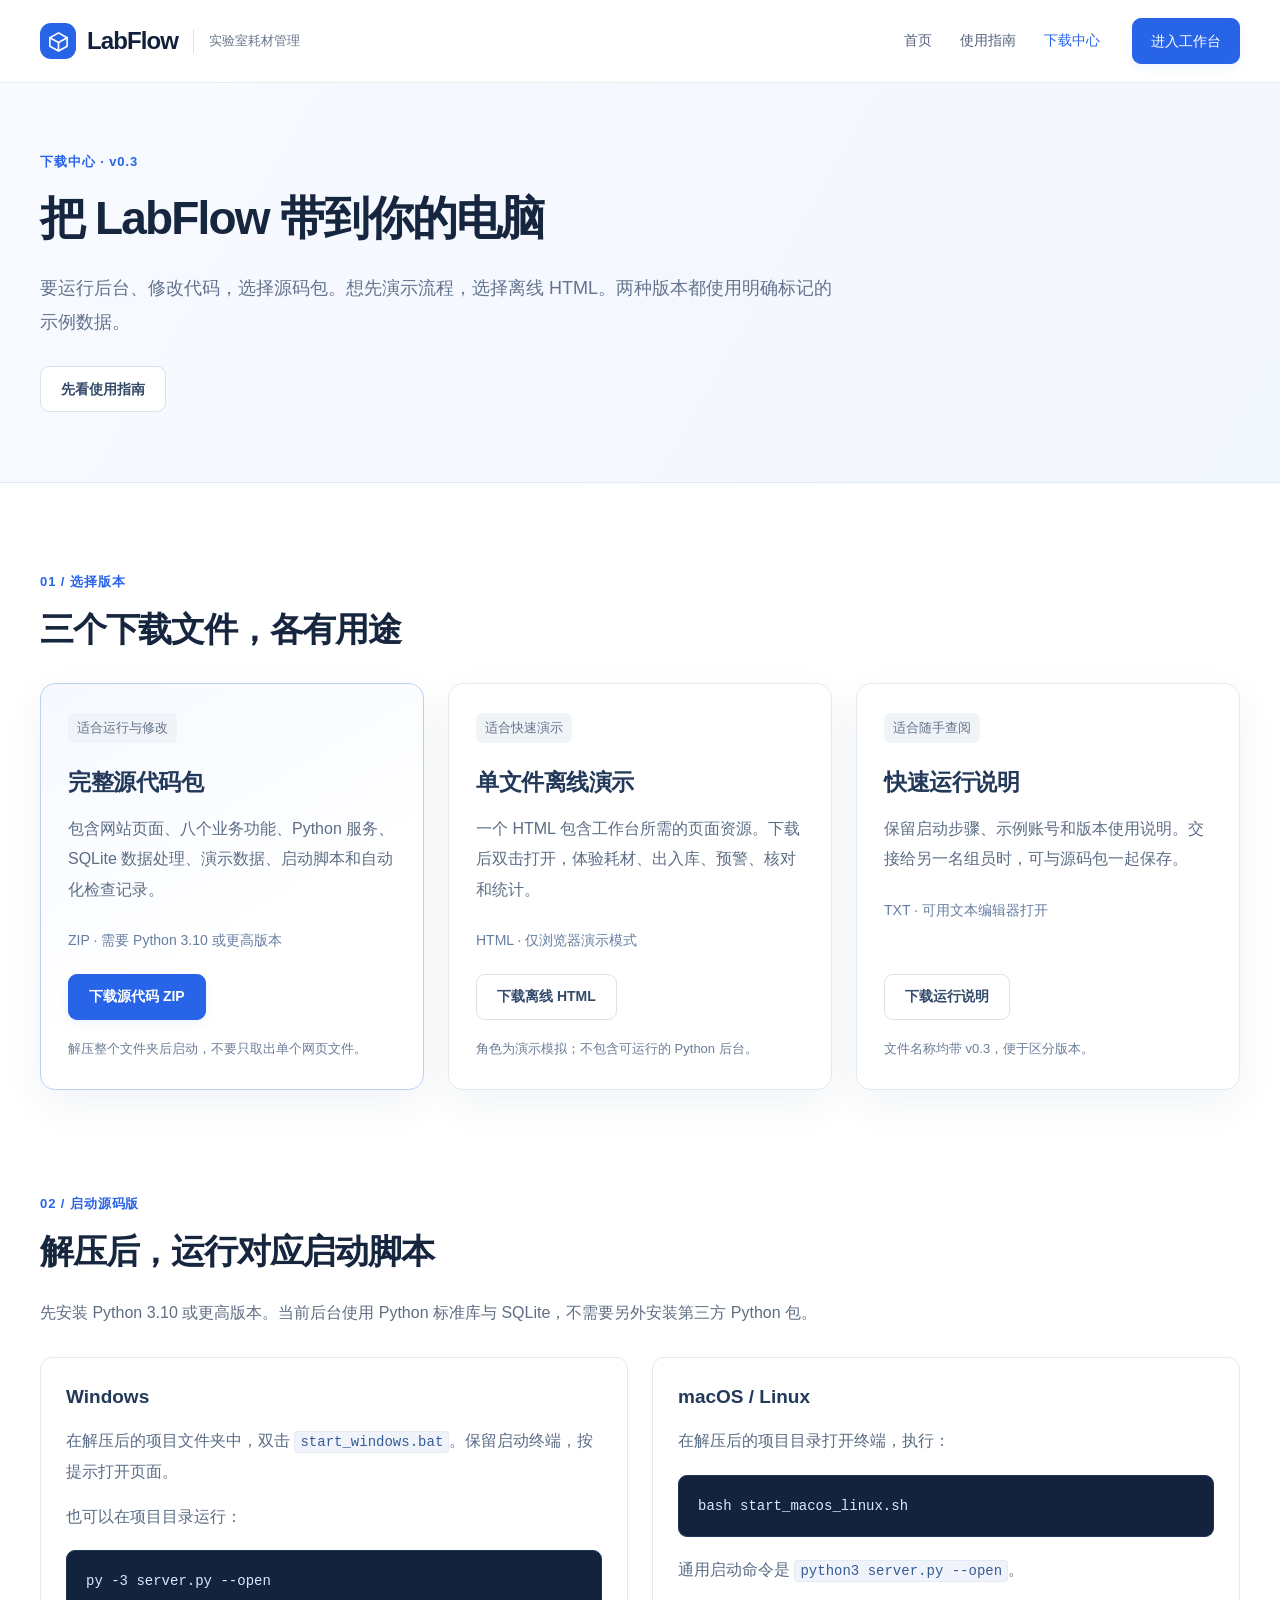
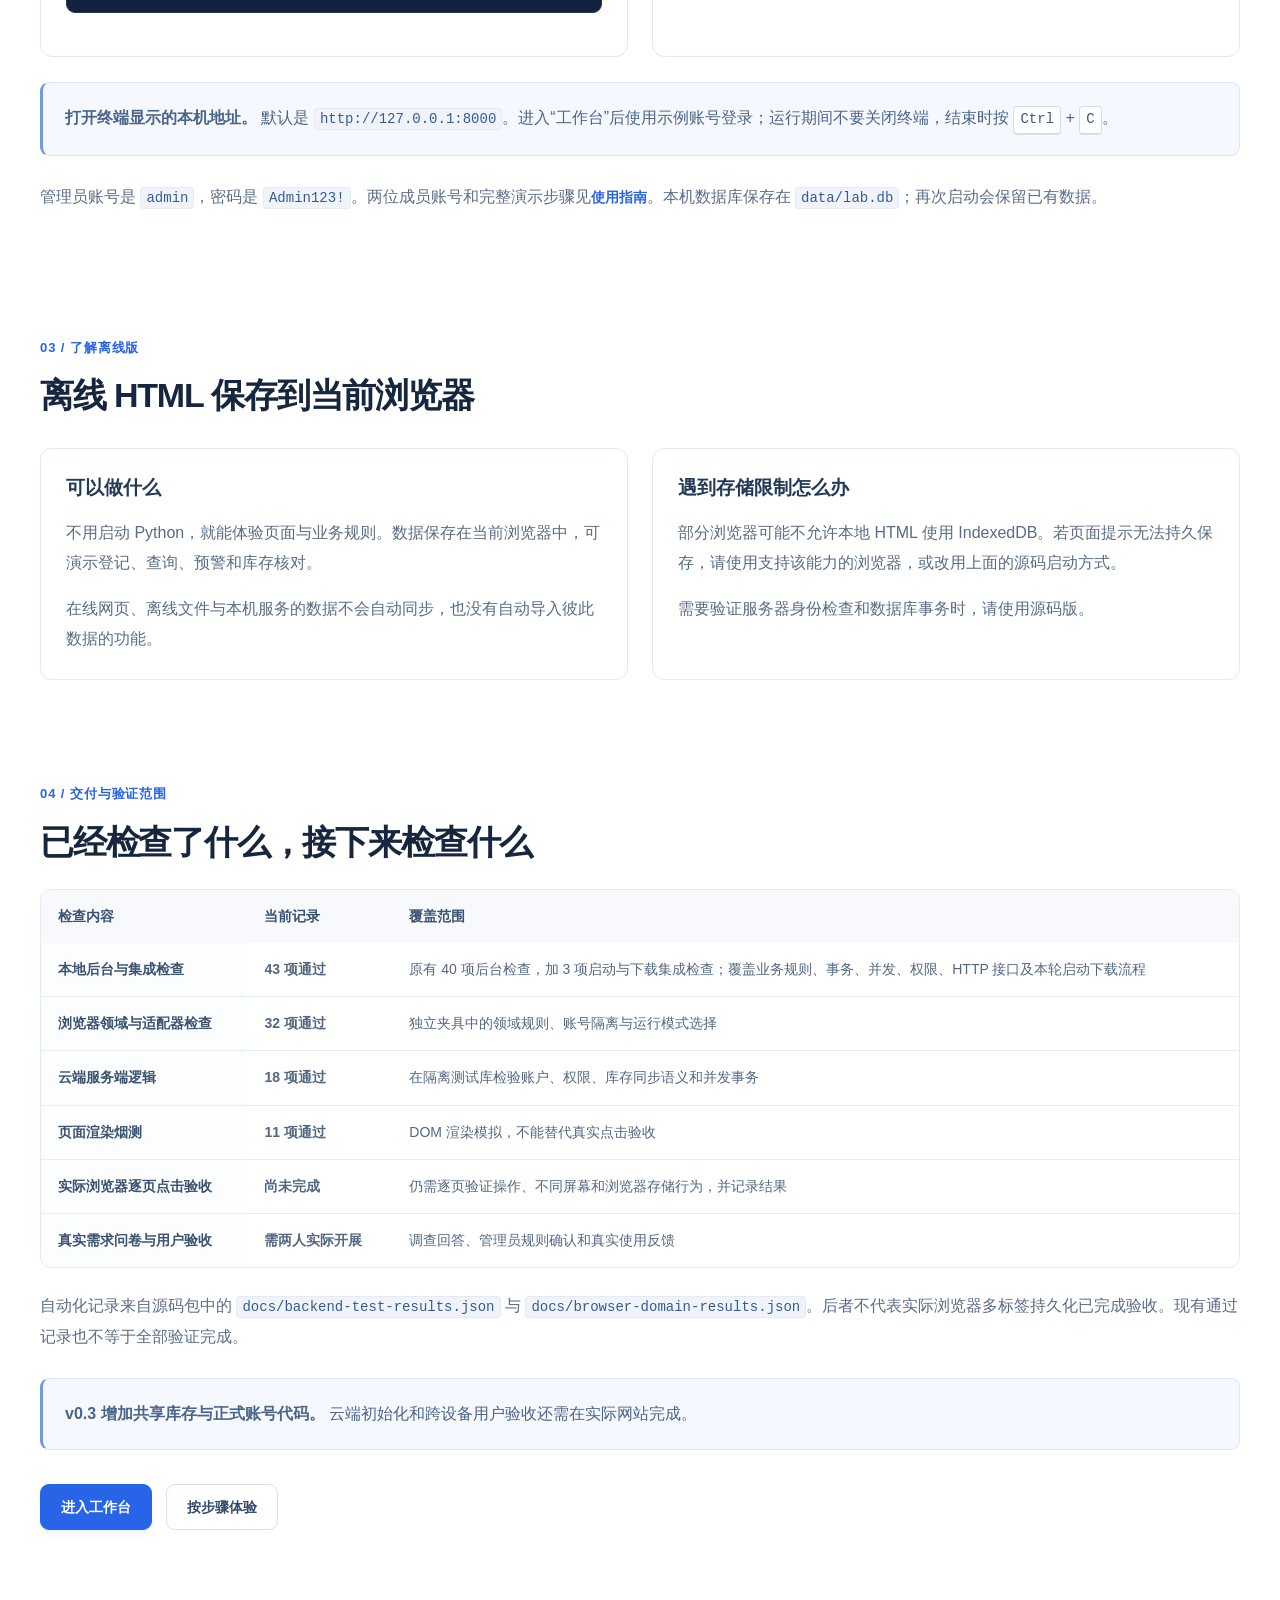
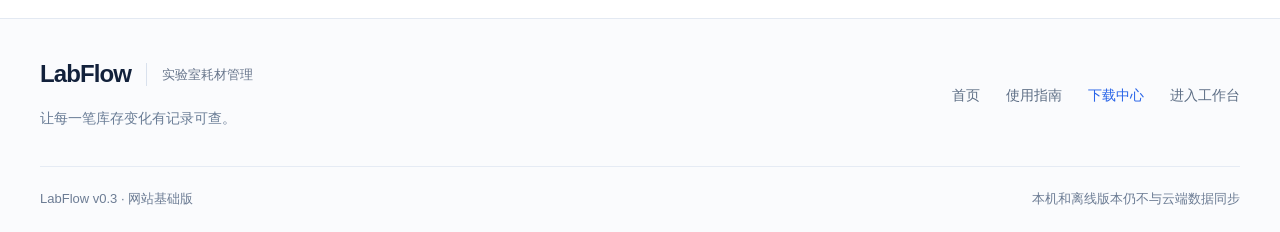
==== commit 1c22645d: "feat: cloud D1 shared inventory, real accounts and member administration Add Worker API with D1 atom" ====
--- a/web/download.html
+++ b/web/download.html
@@ -4,7 +4,7 @@
   <meta charset="UTF-8">
   <meta name="viewport" content="width=device-width, initial-scale=1.0">
   <meta name="theme-color" content="#101d35">
-  <meta name="description" content="下载 LabFlow v0.2 源代码、单文件离线演示和运行说明，了解启动要求与已执行的自动化检查范围。">
+  <meta name="description" content="下载 LabFlow v0.3 源代码、单文件离线演示和运行说明，了解启动要求与已执行的自动化检查范围。">
   <title>下载中心 · LabFlow</title>
   <link rel="stylesheet" href="site.css">
   <script src="site.js" defer></script>
@@ -27,7 +27,7 @@
   <main id="main-content">
     <section class="page-hero">
       <div class="site-wrap">
-        <p class="eyebrow">下载中心 · v0.2</p>
+        <p class="eyebrow">下载中心 · v0.3</p>
         <h1 class="page-title">把 LabFlow 带到你的电脑</h1>
         <p class="page-lead">要运行后台、修改代码，选择源码包。想先演示流程，选择离线 HTML。两种版本都使用明确标记的示例数据。</p>
         <a class="button button-secondary" href="guide.html">先看使用指南</a>
@@ -43,7 +43,7 @@
           <h3 class="card-title">完整源代码包</h3>
           <p>包含网站页面、八个业务功能、Python 服务、SQLite 数据处理、演示数据、启动脚本和自动化检查记录。</p>
           <p class="download-meta">ZIP · 需要 Python 3.10 或更高版本</p>
-          <a class="button button-primary" href="downloads/LabFlow_v0.2_source.zip" download>下载源代码 ZIP</a>
+          <a class="button button-primary" href="downloads/LabFlow_v0.3_source.zip" download>下载源代码 ZIP</a>
           <p class="muted">解压整个文件夹后启动，不要只取出单个网页文件。</p>
         </article>
         <article class="download-card">
@@ -51,7 +51,7 @@
           <h3 class="card-title">单文件离线演示</h3>
           <p>一个 HTML 包含工作台所需的页面资源。下载后双击打开，体验耗材、出入库、预警、核对和统计。</p>
           <p class="download-meta">HTML · 仅浏览器演示模式</p>
-          <a class="button button-secondary" href="downloads/LabFlow_v0.2_offline.html" download>下载离线 HTML</a>
+          <a class="button button-secondary" href="downloads/LabFlow_v0.3_offline.html" download>下载离线 HTML</a>
           <p class="muted">角色为演示模拟；不包含可运行的 Python 后台。</p>
         </article>
         <article class="download-card">
@@ -59,8 +59,8 @@
           <h3 class="card-title">快速运行说明</h3>
           <p>保留启动步骤、示例账号和版本使用说明。交接给另一名组员时，可与源码包一起保存。</p>
           <p class="download-meta">TXT · 可用文本编辑器打开</p>
-          <a class="button button-secondary" href="downloads/LabFlow_v0.2_readme.txt" download>下载运行说明</a>
-          <p class="muted">文件名称均带 v0.2，方便与后续版本区分。</p>
+          <a class="button button-secondary" href="downloads/LabFlow_v0.3_readme.txt" download>下载运行说明</a>
+          <p class="muted">文件名称均带 v0.3，便于区分版本。</p>
         </article>
       </div>
     </section>
@@ -93,15 +93,15 @@
         <table>
           <thead><tr><th scope="col">检查内容</th><th scope="col">当前记录</th><th scope="col">覆盖范围</th></tr></thead>
           <tbody>
-            <tr><th scope="row">后台与启动下载集成检查</th><td><strong>43 项通过</strong></td><td>原有 40 项后台检查，加 3 项启动与下载集成检查；覆盖业务规则、事务、并发、权限、HTTP 接口及本轮启动下载流程</td></tr>
+            <tr><th scope="row">本地后台与集成检查</th><td><strong>43 项通过</strong></td><td>原有 40 项后台检查，加 3 项启动与下载集成检查；覆盖业务规则、事务、并发、权限、HTTP 接口及本轮启动下载流程</td></tr>
             <tr><th scope="row">浏览器领域与适配器检查</th><td><strong>32 项通过</strong></td><td>独立夹具中的领域规则、账号隔离与运行模式选择</td></tr>
-            <tr><th scope="row">实际浏览器逐页点击验收</th><td><strong>尚未完成</strong></td><td>仍需逐页验证操作、不同屏幕和浏览器存储行为，并记录结果</td></tr>
+            <tr><th scope="row">云端服务端逻辑</th><td><strong>18 项通过</strong></td><td>在隔离测试库检验账户、权限、库存同步语义和并发事务</td></tr><tr><th scope="row">页面渲染烟测</th><td><strong>11 项通过</strong></td><td>DOM 渲染模拟，不能替代真实点击验收</td></tr><tr><th scope="row">实际浏览器逐页点击验收</th><td><strong>尚未完成</strong></td><td>仍需逐页验证操作、不同屏幕和浏览器存储行为，并记录结果</td></tr>
             <tr><th scope="row">真实需求问卷与用户验收</th><td><strong>需两人实际开展</strong></td><td>调查回答、管理员规则确认和真实使用反馈</td></tr>
           </tbody>
         </table>
       </div>
       <p>自动化记录来自源码包中的 <code>docs/backend-test-results.json</code> 与 <code>docs/browser-domain-results.json</code>。后者不代表实际浏览器多标签持久化已完成验收。现有通过记录也不等于全部验证完成。</p>
-      <div class="callout"><strong>本轮先把独立网站基础做好。</strong> 首页、指南、下载中心和工作台入口已经分开。下一轮优先完善云端共享数据和真实账号，再逐步加入成员管理、备份、日志和部署维护。</div>
+      <div class="callout"><strong>v0.3 增加共享库存与正式账号代码。</strong> 云端初始化和跨设备用户验收还需在实际网站完成。</div>
       <a class="button button-primary" href="app.html">进入工作台</a>
       <a class="button button-secondary" href="guide.html#first-run">按步骤体验</a>
     </section>
@@ -110,7 +110,7 @@
   <footer class="site-footer">
     <div class="site-wrap">
       <div class="footer-top"><div><a class="site-brand" href="index.html"><span class="brand-wordmark">LabFlow</span><span class="brand-subtitle">实验室耗材管理</span></a><p class="muted">让每一笔库存变化有记录可查。</p></div><nav class="footer-nav" aria-label="页脚导航"><a href="index.html">首页</a><a href="guide.html">使用指南</a><a href="download.html" aria-current="page">下载中心</a><a href="app.html">进入工作台</a></nav></div>
-      <div class="footer-bottom"><span>LabFlow v0.2 · 网站基础版</span><span>课程演示项目 · 当前数据不会自动云同步</span></div>
+      <div class="footer-bottom"><span>LabFlow v0.3 · 网站基础版</span><span>本机和离线版本仍不与云端数据同步</span></div>
     </div>
   </footer>
 </body>
